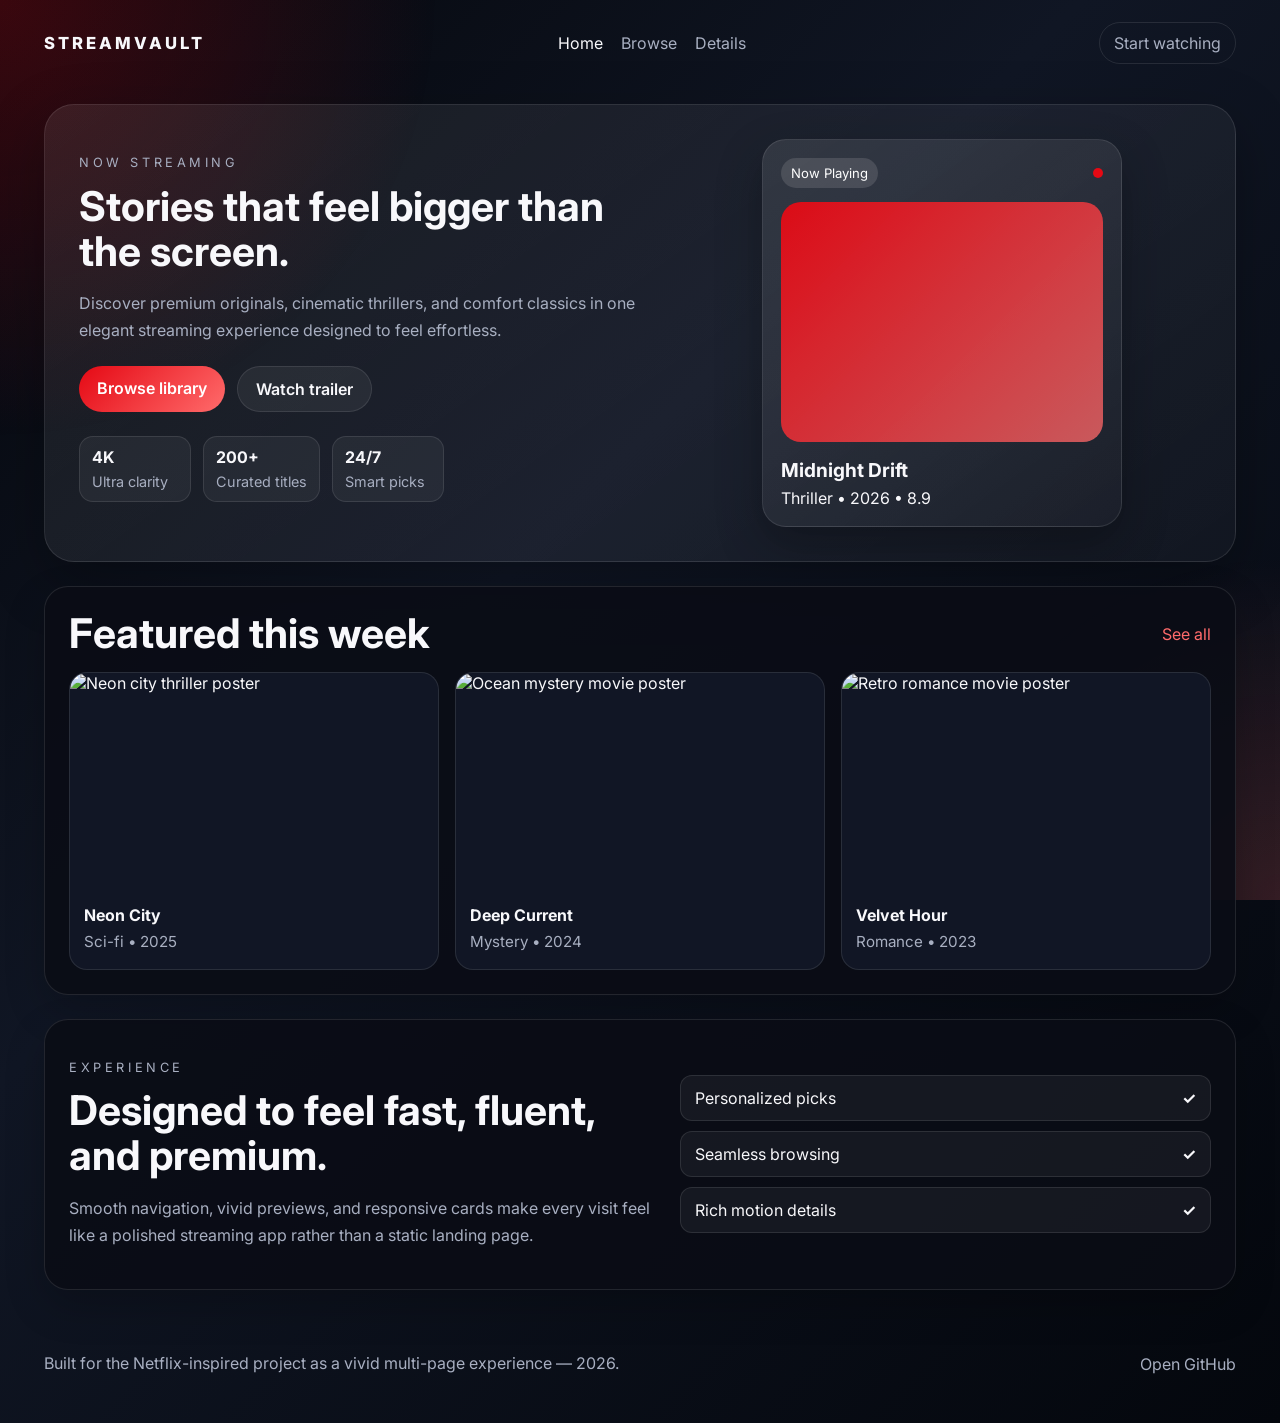
==== index.html @ 33dfc808 "Add streaming website landing and browse pages" ====
<!DOCTYPE html>
<html lang="en">
  <head>
    <meta charset="UTF-8" />
    <meta name="viewport" content="width=device-width, initial-scale=1.0" />
    <title>StreamVault | Home</title>
    <meta
      name="description"
      content="A cinematic streaming website experience built for a Netflix-inspired app project."
    />
    <link rel="preconnect" href="https://fonts.googleapis.com" />
    <link rel="preconnect" href="https://fonts.gstatic.com" crossorigin />
    <link
      href="https://fonts.googleapis.com/css2?family=Inter:wght@400;500;600;700;800&display=swap"
      rel="stylesheet"
    />
    <link rel="stylesheet" href="styles.css" />
  </head>
  <body>
    <div class="site-bg"></div>

    <header class="site-header">
      <a class="brand" href="index.html">StreamVault</a>
      <nav class="main-nav" aria-label="Primary navigation">
        <a class="active" href="index.html">Home</a>
        <a href="browse.html">Browse</a>
        <a href="details.html">Details</a>
      </nav>
      <a class="ghost-link" href="browse.html">Start watching</a>
    </header>

    <main class="page-shell">
      <section class="hero-panel">
        <div class="hero-copy">
          <p class="eyebrow">Now streaming</p>
          <h1>Stories that feel bigger than the screen.</h1>
          <p>
            Discover premium originals, cinematic thrillers, and comfort classics in one elegant
            streaming experience designed to feel effortless.
          </p>
          <div class="hero-actions">
            <a class="btn btn-primary" href="browse.html">Browse library</a>
            <a class="btn btn-secondary" href="details.html">Watch trailer</a>
          </div>
          <div class="hero-meta">
            <div>
              <strong>4K</strong>
              <span>Ultra clarity</span>
            </div>
            <div>
              <strong>200+</strong>
              <span>Curated titles</span>
            </div>
            <div>
              <strong>24/7</strong>
              <span>Smart picks</span>
            </div>
          </div>
        </div>

        <div class="hero-visual" aria-hidden="true">
          <div class="player-card">
            <div class="player-top">
              <span class="pill">Now Playing</span>
              <span class="dot"></span>
            </div>
            <div class="player-poster"></div>
            <div class="player-info">
              <h2>Midnight Drift</h2>
              <p>Thriller • 2026 • 8.9</p>
            </div>
          </div>
        </div>
      </section>

      <section class="content-section">
        <div class="section-heading">
          <h2>Featured this week</h2>
          <a href="browse.html">See all</a>
        </div>
        <div class="card-row">
          <article class="movie-card">
            <img src="https://images.unsplash.com/photo-1517602302552-471fe67acf66?auto=format&fit=crop&w=900&q=80" alt="Neon city thriller poster" />
            <div class="card-info">
              <h3>Neon City</h3>
              <p>Sci-fi • 2025</p>
            </div>
          </article>
          <article class="movie-card">
            <img src="https://images.unsplash.com/photo-1516280440614-37939bbacd81?auto=format&fit=crop&w=900&q=80" alt="Ocean mystery movie poster" />
            <div class="card-info">
              <h3>Deep Current</h3>
              <p>Mystery • 2024</p>
            </div>
          </article>
          <article class="movie-card">
            <img src="https://images.unsplash.com/photo-1513106580091-1d82408b8cd6?auto=format&fit=crop&w=900&q=80" alt="Retro romance movie poster" />
            <div class="card-info">
              <h3>Velvet Hour</h3>
              <p>Romance • 2023</p>
            </div>
          </article>
        </div>
      </section>

      <section class="content-section split-panel">
        <div>
          <p class="eyebrow">Experience</p>
          <h2>Designed to feel fast, fluent, and premium.</h2>
          <p>
            Smooth navigation, vivid previews, and responsive cards make every visit feel like a
            polished streaming app rather than a static landing page.
          </p>
        </div>
        <div class="stack-list">
          <div><span>Personalized picks</span><strong>✓</strong></div>
          <div><span>Seamless browsing</span><strong>✓</strong></div>
          <div><span>Rich motion details</span><strong>✓</strong></div>
        </div>
      </section>
    </main>

    <footer class="site-footer">
      <p>Built for the Netflix-inspired project as a vivid multi-page experience.</p>
      <a href="https://github.com/Xzibit999/Netflix-app" target="_blank" rel="noreferrer">Open GitHub</a>
    </footer>

    <script src="script.js"></script>
  </body>
</html>
---- styles.css ----
:root {
  color-scheme: dark;
  --bg: #04070d;
  --surface: rgba(10, 13, 22, 0.9);
  --surface-2: rgba(18, 24, 38, 0.95);
  --text: #f8f8fb;
  --muted: #a8afc1;
  --accent: #e50914;
  --accent-2: #ff6b6b;
  --border: rgba(255, 255, 255, 0.1);
}

* {
  box-sizing: border-box;
}

body {
  margin: 0;
  font-family: 'Inter', sans-serif;
  color: var(--text);
  background: linear-gradient(135deg, #05070c 0%, #101624 40%, #04070d 100%);
  min-height: 100vh;
  position: relative;
}

.site-bg {
  position: fixed;
  inset: 0;
  background:
    radial-gradient(circle at top left, rgba(229, 9, 20, 0.24), transparent 28%),
    radial-gradient(circle at bottom right, rgba(255, 107, 107, 0.18), transparent 22%);
  pointer-events: none;
}

.site-header,
.page-shell,
.site-footer {
  position: relative;
  z-index: 1;
}

.site-header {
  max-width: 1240px;
  margin: 0 auto;
  padding: 22px 24px 0;
  display: flex;
  justify-content: space-between;
  align-items: center;
  gap: 16px;
}

.brand {
  color: var(--text);
  text-decoration: none;
  font-size: 1.04rem;
  font-weight: 800;
  letter-spacing: 0.18em;
  text-transform: uppercase;
}

.main-nav {
  display: flex;
  gap: 18px;
}

.main-nav a,
.ghost-link,
.site-footer a {
  color: var(--muted);
  text-decoration: none;
  transition: color 180ms ease;
}

.main-nav a:hover,
.ghost-link:hover,
.site-footer a:hover {
  color: var(--text);
}

.main-nav a.active {
  color: var(--text);
}

.ghost-link {
  padding: 10px 14px;
  border: 1px solid var(--border);
  border-radius: 999px;
}

.page-shell {
  max-width: 1240px;
  margin: 0 auto;
  padding: 24px 24px 44px;
}

.hero-panel {
  display: grid;
  grid-template-columns: 1.05fr 0.95fr;
  gap: 30px;
  padding: 34px;
  border-radius: 30px;
  border: 1px solid var(--border);
  background: linear-gradient(145deg, rgba(255,255,255,0.08), rgba(255,255,255,0.03));
  box-shadow: 0 20px 60px rgba(0, 0, 0, 0.28);
  margin-top: 16px;
  animation: fadeUp 600ms ease both;
}

.eyebrow {
  text-transform: uppercase;
  letter-spacing: 0.28em;
  color: var(--accent-2);
  font-size: 0.8rem;
  margin-bottom: 10px;
}

.hero-copy h1,
.content-section h2,
.split-panel h2 {
  margin: 0 0 12px;
  font-size: clamp(1.8rem, 3.2vw, 2.8rem);
  line-height: 1.1;
}

.hero-copy p,
.content-section p,
.site-footer p {
  color: var(--muted);
  line-height: 1.7;
}

.hero-actions {
  display: flex;
  gap: 12px;
  flex-wrap: wrap;
  margin: 22px 0 24px;
}

.btn {
  display: inline-block;
  padding: 12px 18px;
  border-radius: 999px;
  font-weight: 600;
  text-decoration: none;
  transition: transform 180ms ease, background 180ms ease;
}

.btn:hover {
  transform: translateY(-2px);
}

.btn-primary {
  background: linear-gradient(135deg, var(--accent), var(--accent-2));
  color: white;
}

.btn-secondary {
  background: rgba(255, 255, 255, 0.06);
  color: var(--text);
  border: 1px solid var(--border);
}

.hero-meta {
  display: flex;
  flex-wrap: wrap;
  gap: 12px;
}

.hero-meta div {
  min-width: 112px;
  padding: 10px 12px;
  border-radius: 14px;
  background: rgba(255, 255, 255, 0.05);
  border: 1px solid var(--border);
}

.hero-meta strong {
  display: block;
  margin-bottom: 4px;
}

.hero-meta span {
  color: var(--muted);
  font-size: 0.9rem;
}

.hero-visual {
  display: flex;
  justify-content: center;
  align-items: center;
}

.player-card {
  width: min(100%, 360px);
  padding: 18px;
  border-radius: 24px;
  background: linear-gradient(145deg, rgba(255,255,255,0.1), rgba(255,255,255,0.03));
  border: 1px solid var(--border);
  box-shadow: 0 18px 46px rgba(0, 0, 0, 0.28);
}

.player-top {
  display: flex;
  justify-content: space-between;
  align-items: center;
  margin-bottom: 14px;
}

.pill {
  background: rgba(255,255,255,0.12);
  padding: 7px 10px;
  border-radius: 999px;
  font-size: 0.82rem;
  color: white;
}

.dot {
  width: 10px;
  height: 10px;
  border-radius: 50%;
  background: var(--accent);
}

.player-poster {
  height: 240px;
  border-radius: 20px;
  background:
    linear-gradient(135deg, rgba(229, 9, 20, 0.95), rgba(255, 107, 107, 0.76)),
    url('https://images.unsplash.com/photo-1517602302552-471fe67acf66?auto=format&fit=crop&w=900&q=80') center/cover;
  margin-bottom: 16px;
  animation: float 4s ease-in-out infinite;
}

.player-info h2 {
  margin: 0 0 6px;
  font-size: 1.2rem;
}

.player-info p {
  margin: 0;
}

.content-section {
  margin-top: 24px;
  padding: 24px;
  border-radius: 24px;
  background: var(--surface);
  border: 1px solid var(--border);
  box-shadow: 0 16px 40px rgba(0, 0, 0, 0.2);
  animation: fadeUp 700ms ease both;
}

.section-heading {
  display: flex;
  justify-content: space-between;
  align-items: center;
  margin-bottom: 16px;
}

.section-heading h2 {
  margin: 0;
}

.section-heading a {
  color: var(--accent-2);
  text-decoration: none;
}

.card-row {
  display: grid;
  grid-template-columns: repeat(3, minmax(0, 1fr));
  gap: 16px;
}

.movie-card {
  overflow: hidden;
  border-radius: 18px;
  border: 1px solid var(--border);
  background: var(--surface-2);
  transition: transform 180ms ease, box-shadow 180ms ease;
}

.movie-card:hover {
  transform: translateY(-6px);
  box-shadow: 0 16px 38px rgba(0, 0, 0, 0.24);
}

.movie-card img {
  width: 100%;
  height: 220px;
  object-fit: cover;
  display: block;
}

.card-info {
  padding: 12px 14px 14px;
}

.card-info h3 {
  margin: 0 0 4px;
  font-size: 1rem;
}

.card-info p {
  margin: 0;
  color: var(--muted);
  font-size: 0.95rem;
}

.split-panel {
  display: grid;
  grid-template-columns: 1.05fr 0.95fr;
  gap: 24px;
  align-items: center;
}

.stack-list {
  display: grid;
  gap: 10px;
}

.stack-list div {
  display: flex;
  justify-content: space-between;
  align-items: center;
  padding: 12px 14px;
  border-radius: 12px;
  background: rgba(255, 255, 255, 0.05);
  border: 1px solid var(--border);
}

.site-footer {
  max-width: 1240px;
  margin: 0 auto;
  padding: 0 24px 30px;
  display: flex;
  justify-content: space-between;
  align-items: center;
  color: var(--muted);
}

.page-intro {
  margin-bottom: 18px;
}

.page-intro p {
  max-width: 720px;
}

.filter-bar {
  display: flex;
  flex-wrap: wrap;
  gap: 10px;
  margin: 18px 0 22px;
}

.filter-pill {
  padding: 9px 12px;
  border-radius: 999px;
  border: 1px solid var(--border);
  background: rgba(255,255,255,0.04);
  color: var(--text);
  cursor: pointer;
}

.filter-pill.active {
  background: linear-gradient(135deg, var(--accent), var(--accent-2));
  border-color: transparent;
}

.movie-grid {
  display: grid;
  grid-template-columns: repeat(3, minmax(0, 1fr));
  gap: 16px;
}

.details-layout {
  display: grid;
  grid-template-columns: 0.95fr 1.05fr;
  gap: 22px;
}

.details-hero {
  border-radius: 24px;
  overflow: hidden;
  border: 1px solid var(--border);
  background: var(--surface-2);
}

.details-hero img {
  width: 100%;
  height: 360px;
  object-fit: cover;
  display: block;
}

.details-body {
  display: grid;
  gap: 16px;
}

.meta-row {
  display: flex;
  flex-wrap: wrap;
  gap: 10px;
}

.meta-chip {
  padding: 8px 10px;
  border-radius: 999px;
  background: rgba(255,255,255,0.05);
  border: 1px solid var(--border);
  color: var(--muted);
  font-size: 0.9rem;
}

.cast-list {
  display: grid;
  gap: 10px;
}

.cast-list div {
  padding: 10px 12px;
  border-radius: 12px;
  background: rgba(255,255,255,0.05);
  border: 1px solid var(--border);
}

@keyframes fadeUp {
  from {
    opacity: 0;
    transform: translateY(10px);
  }
  to {
    opacity: 1;
    transform: translateY(0);
  }
}

@keyframes float {
  0%,
  100% {
    transform: translateY(0px);
  }
  50% {
    transform: translateY(-6px);
  }
}

@media (max-width: 920px) {
  .hero-panel,
  .split-panel,
  .details-layout {
    grid-template-columns: 1fr;
  }

  .card-row,
  .movie-grid {
    grid-template-columns: repeat(2, minmax(0, 1fr));
  }
}

@media (max-width: 680px) {
  .site-header,
  .page-shell,
  .site-footer {
    padding-left: 16px;
    padding-right: 16px;
  }

  .site-header {
    flex-wrap: wrap;
  }

  .hero-panel,
  .content-section {
    padding: 18px;
  }

  .card-row,
  .movie-grid {
    grid-template-columns: 1fr;
  }
}
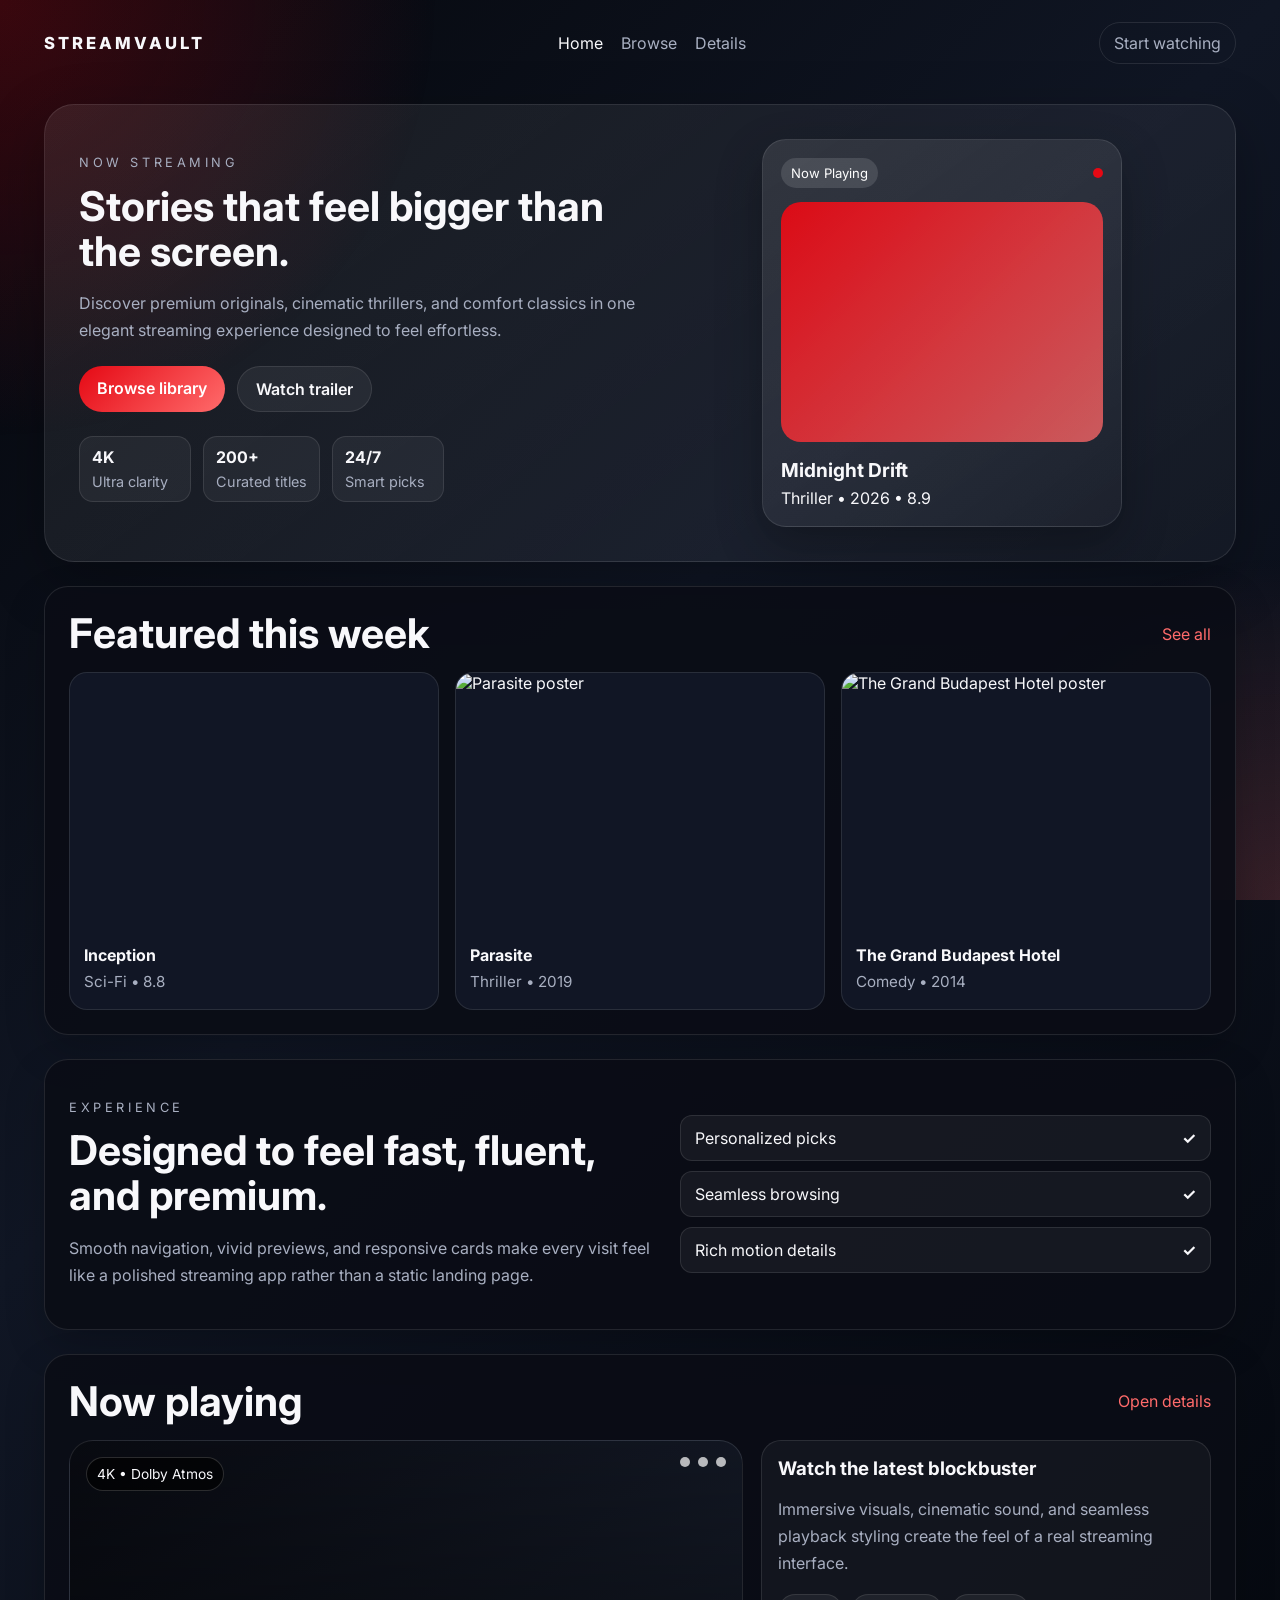
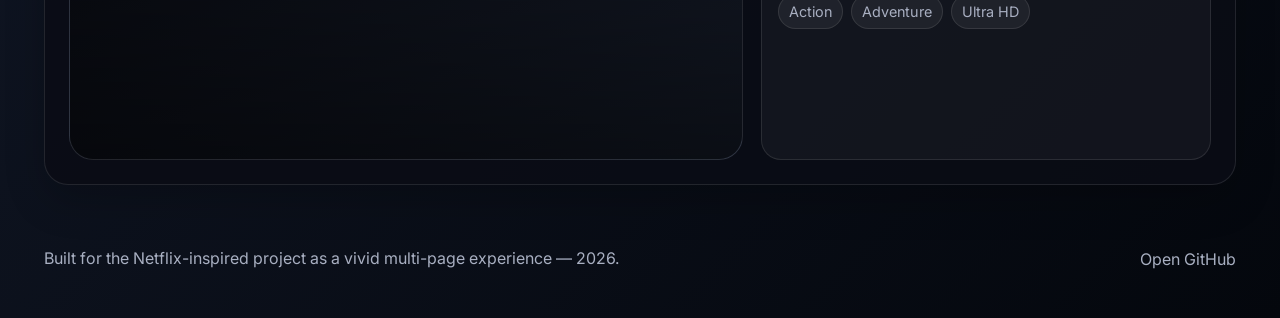
==== commit 1c560862: "Enhance streaming UI with detailed poster experience" ====
--- a/index.html
+++ b/index.html
@@ -34,7 +34,7 @@
         <div class="hero-copy">
           <p class="eyebrow">Now streaming</p>
           <h1>Stories that feel bigger than the screen.</h1>
-          <p>
+          <p class="hero-text">
             Discover premium originals, cinematic thrillers, and comfort classics in one elegant
             streaming experience designed to feel effortless.
           </p>
@@ -79,25 +79,25 @@
           <a href="browse.html">See all</a>
         </div>
         <div class="card-row">
-          <article class="movie-card">
-            <img src="https://images.unsplash.com/photo-1517602302552-471fe67acf66?auto=format&fit=crop&w=900&q=80" alt="Neon city thriller poster" />
+          <article class="movie-card" data-category="sci-fi">
+            <img src="https://image.tmdb.org/t/p/w500/oXUWEcUiONHk2MjM2r4dFJQK8ea.jpg" alt="Inception poster" loading="lazy" />
             <div class="card-info">
-              <h3>Neon City</h3>
-              <p>Sci-fi • 2025</p>
+              <h3>Inception</h3>
+              <p>Sci-Fi • 2010</p>
             </div>
           </article>
-          <article class="movie-card">
-            <img src="https://images.unsplash.com/photo-1516280440614-37939bbacd81?auto=format&fit=crop&w=900&q=80" alt="Ocean mystery movie poster" />
+          <article class="movie-card" data-category="thriller">
+            <img src="https://image.tmdb.org/t/p/w500/7IiTTgloJzvGI1TAYymCfbfl3vT.jpg" alt="Parasite poster" loading="lazy" />
             <div class="card-info">
-              <h3>Deep Current</h3>
-              <p>Mystery • 2024</p>
+              <h3>Parasite</h3>
+              <p>Thriller • 2019</p>
             </div>
           </article>
-          <article class="movie-card">
-            <img src="https://images.unsplash.com/photo-1513106580091-1d82408b8cd6?auto=format&fit=crop&w=900&q=80" alt="Retro romance movie poster" />
+          <article class="movie-card" data-category="comedy">
+            <img src="https://image.tmdb.org/t/p/w500/eWdyYQreja6JGCzqHWXpWdlRpp.jpg" alt="The Grand Budapest Hotel poster" loading="lazy" />
             <div class="card-info">
-              <h3>Velvet Hour</h3>
-              <p>Romance • 2023</p>
+              <h3>The Grand Budapest Hotel</h3>
+              <p>Comedy • 2014</p>
             </div>
           </article>
         </div>
@@ -118,6 +118,35 @@
           <div><span>Rich motion details</span><strong>✓</strong></div>
         </div>
       </section>
+
+      <section class="content-section video-section">
+        <div class="section-heading">
+          <h2>Now playing</h2>
+          <a href="details.html">Open details</a>
+        </div>
+        <div class="video-shell">
+          <div class="video-player">
+            <div class="video-overlay">
+              <div class="video-badge">4K • Dolby Atmos</div>
+              <div class="video-controls">
+                <span class="control-dot"></span>
+                <span class="control-dot"></span>
+                <span class="control-dot"></span>
+              </div>
+            </div>
+            <div class="video-poster"></div>
+          </div>
+          <div class="video-side-panel">
+            <h3>Watch the latest blockbuster</h3>
+            <p>Immersive visuals, cinematic sound, and seamless playback styling create the feel of a real streaming interface.</p>
+            <div class="video-tags">
+              <span>Action</span>
+              <span>Adventure</span>
+              <span>Ultra HD</span>
+            </div>
+          </div>
+        </div>
+      </section>
     </main>
 
     <footer class="site-footer">
@@ -125,6 +154,7 @@
       <a href="https://github.com/Xzibit999/Netflix-app" target="_blank" rel="noreferrer">Open GitHub</a>
     </footer>
 
+    <script src="api.js"></script>
     <script src="script.js"></script>
   </body>
 </html>
--- a/styles.css
+++ b/styles.css
@@ -277,23 +277,49 @@
   border-radius: 18px;
   border: 1px solid var(--border);
   background: var(--surface-2);
-  transition: transform 180ms ease, box-shadow 180ms ease;
+  transition: transform 220ms cubic-bezier(.2,.8,.2,1), box-shadow 220ms ease, border-color 220ms ease;
+  position: relative;
+  isolation: isolate;
+}
+
+.movie-card::before {
+  content: '';
+  position: absolute;
+  inset: 0;
+  background: linear-gradient(180deg, transparent 0%, rgba(0,0,0,0.24) 100%);
+  opacity: 0;
+  transition: opacity 220ms ease;
+  z-index: 1;
+  pointer-events: none;
 }
 
 .movie-card:hover {
-  transform: translateY(-6px);
-  box-shadow: 0 16px 38px rgba(0, 0, 0, 0.24);
+  transform: translateY(-8px) scale(1.01);
+  box-shadow: 0 18px 42px rgba(0, 0, 0, 0.3);
+  border-color: rgba(255,255,255,0.22);
+}
+
+.movie-card:hover::before {
+  opacity: 1;
 }
 
 .movie-card img {
   width: 100%;
-  height: 220px;
+  height: 260px;
   object-fit: cover;
   display: block;
+  transition: transform 260ms ease, filter 260ms ease;
+}
+
+.movie-card:hover img {
+  transform: scale(1.04);
+  filter: saturate(1.12) contrast(1.04);
 }
 
 .card-info {
   padding: 12px 14px 14px;
+  position: relative;
+  z-index: 2;
 }
 
 .card-info h3 {
@@ -339,6 +365,92 @@
   color: var(--muted);
 }
 
+.video-section {
+  margin-top: 24px;
+}
+
+.video-shell {
+  display: grid;
+  grid-template-columns: 1.2fr 0.8fr;
+  gap: 18px;
+}
+
+.video-player {
+  position: relative;
+  min-height: 320px;
+  border-radius: 24px;
+  overflow: hidden;
+  border: 1px solid var(--border);
+  background: linear-gradient(135deg, #090b12, #181f2e);
+}
+
+.video-poster {
+  position: absolute;
+  inset: 0;
+  background:
+    linear-gradient(180deg, rgba(0,0,0,0.1), rgba(0,0,0,0.55)),
+    url('https://images.unsplash.com/photo-1489599849927-2ee91cede3ba?auto=format&fit=crop&w=1400&q=80') center/cover;
+  animation: zoomPan 12s ease-in-out infinite alternate;
+}
+
+.video-overlay {
+  position: absolute;
+  inset: 0;
+  display: flex;
+  justify-content: space-between;
+  align-items: flex-start;
+  padding: 16px;
+  z-index: 2;
+}
+
+.video-badge {
+  padding: 8px 10px;
+  border-radius: 999px;
+  background: rgba(0,0,0,0.65);
+  border: 1px solid rgba(255,255,255,0.16);
+  font-size: 0.86rem;
+}
+
+.video-controls {
+  display: flex;
+  gap: 8px;
+}
+
+.control-dot {
+  width: 10px;
+  height: 10px;
+  border-radius: 999px;
+  background: rgba(255,255,255,0.7);
+}
+
+.video-side-panel {
+  padding: 16px;
+  border-radius: 20px;
+  background: rgba(255,255,255,0.04);
+  border: 1px solid var(--border);
+}
+
+.video-side-panel h3 {
+  margin-top: 0;
+  margin-bottom: 8px;
+}
+
+.video-tags {
+  display: flex;
+  flex-wrap: wrap;
+  gap: 8px;
+  margin-top: 14px;
+}
+
+.video-tags span {
+  padding: 8px 10px;
+  border-radius: 999px;
+  background: rgba(255,255,255,0.06);
+  border: 1px solid var(--border);
+  color: var(--muted);
+  font-size: 0.9rem;
+}
+
 .page-intro {
   margin-bottom: 18px;
 }
@@ -371,32 +483,70 @@
 .movie-grid {
   display: grid;
   grid-template-columns: repeat(3, minmax(0, 1fr));
-  gap: 16px;
+  gap: 18px;
 }
 
 .details-layout {
   display: grid;
   grid-template-columns: 0.95fr 1.05fr;
-  gap: 22px;
+  gap: 24px;
+  align-items: start;
 }
 
 .details-hero {
+  position: relative;
   border-radius: 24px;
   overflow: hidden;
   border: 1px solid var(--border);
   background: var(--surface-2);
+  box-shadow: 0 18px 42px rgba(0, 0, 0, 0.26);
 }
 
 .details-hero img {
   width: 100%;
-  height: 360px;
+  height: 440px;
   object-fit: cover;
   display: block;
+  filter: saturate(1.08) contrast(1.02);
+}
+
+.details-hero-overlay {
+  position: absolute;
+  inset: 0;
+  display: flex;
+  justify-content: space-between;
+  align-items: flex-end;
+  padding: 16px;
+  background: linear-gradient(180deg, transparent, rgba(0, 0, 0, 0.72));
 }
 
 .details-body {
   display: grid;
   gap: 16px;
+}
+
+.stats-row {
+  display: grid;
+  grid-template-columns: repeat(3, minmax(0, 1fr));
+  gap: 12px;
+}
+
+.stats-row div {
+  padding: 12px 14px;
+  border-radius: 14px;
+  background: rgba(255,255,255,0.05);
+  border: 1px solid var(--border);
+}
+
+.stats-row strong {
+  display: block;
+  font-size: 1.1rem;
+  margin-bottom: 4px;
+}
+
+.stats-row span {
+  color: var(--muted);
+  font-size: 0.9rem;
 }
 
 .meta-row {
@@ -447,10 +597,24 @@
   }
 }
 
+@keyframes zoomPan {
+  from {
+    transform: scale(1);
+  }
+  to {
+    transform: scale(1.08);
+  }
+}
+
 @media (max-width: 920px) {
   .hero-panel,
   .split-panel,
-  .details-layout {
+  .details-layout,
+  .video-shell {
+    grid-template-columns: 1fr;
+  }
+
+  .stats-row {
     grid-template-columns: 1fr;
   }
 
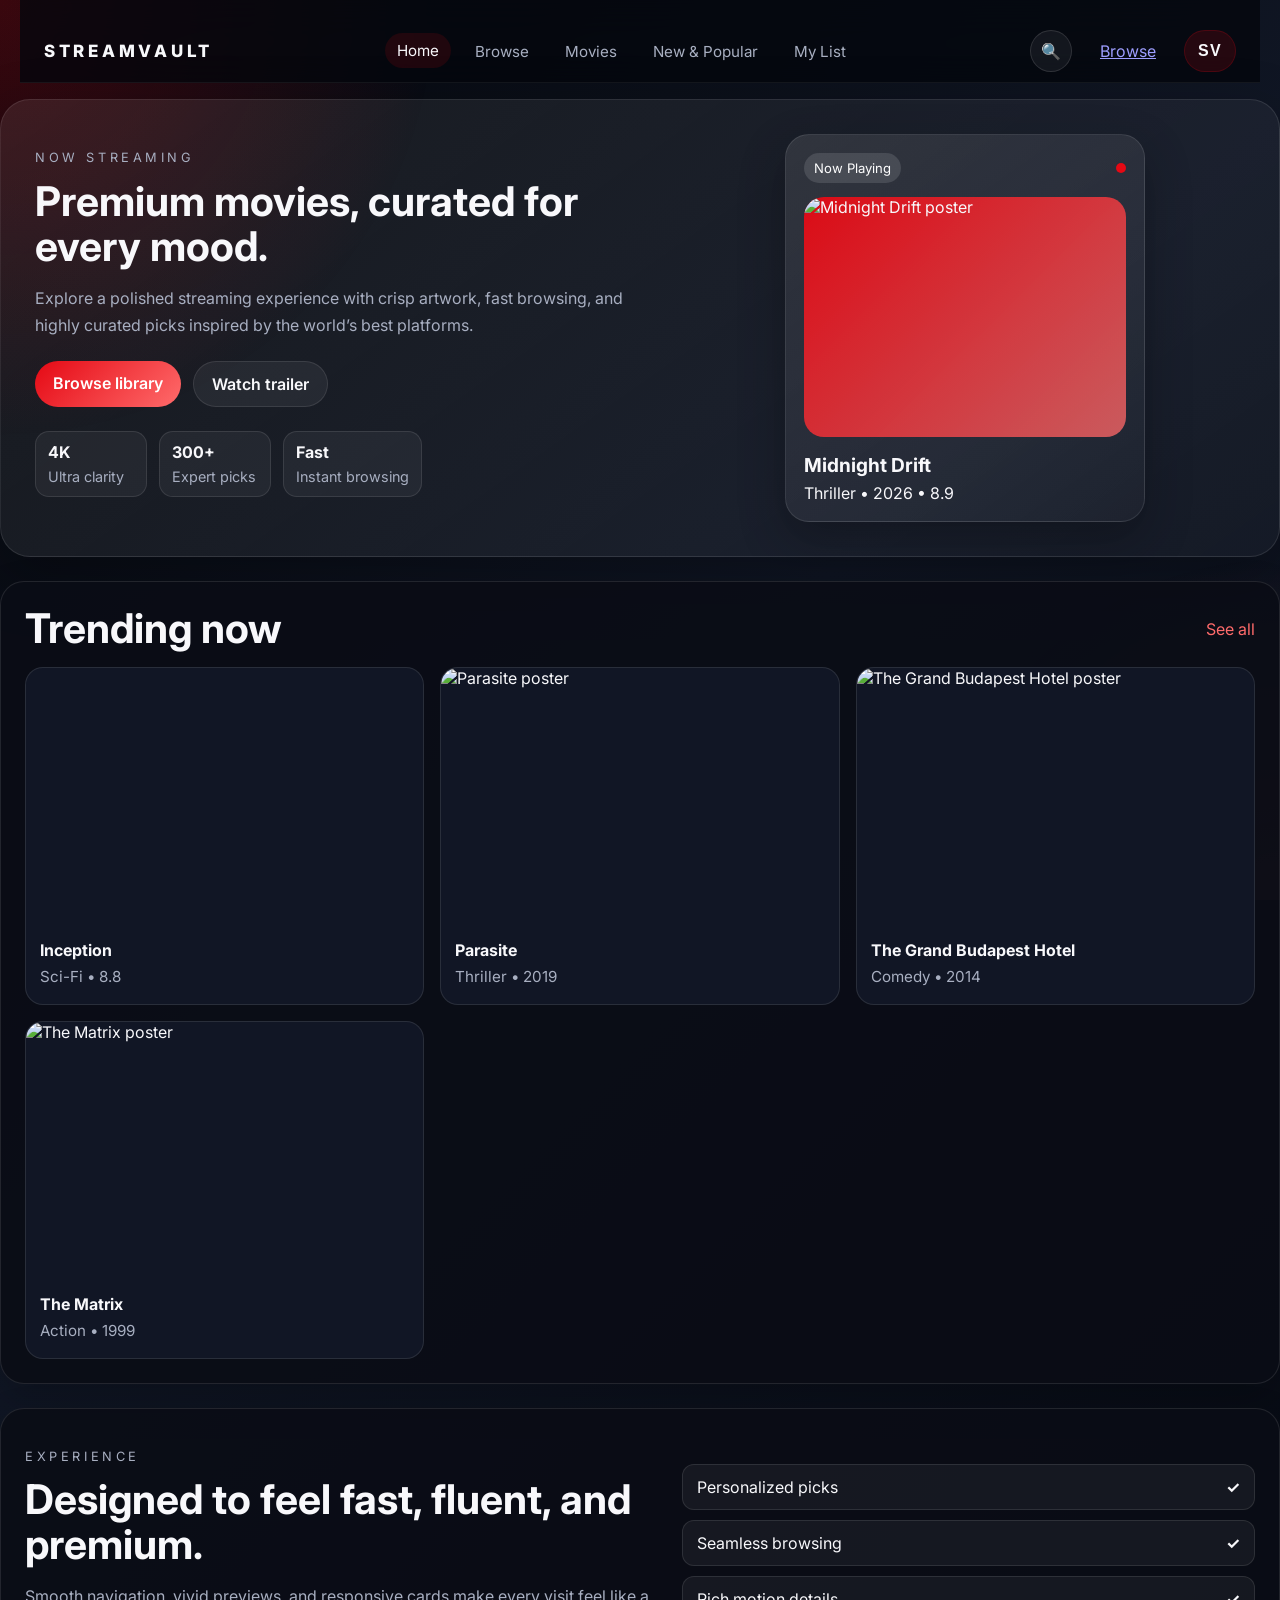
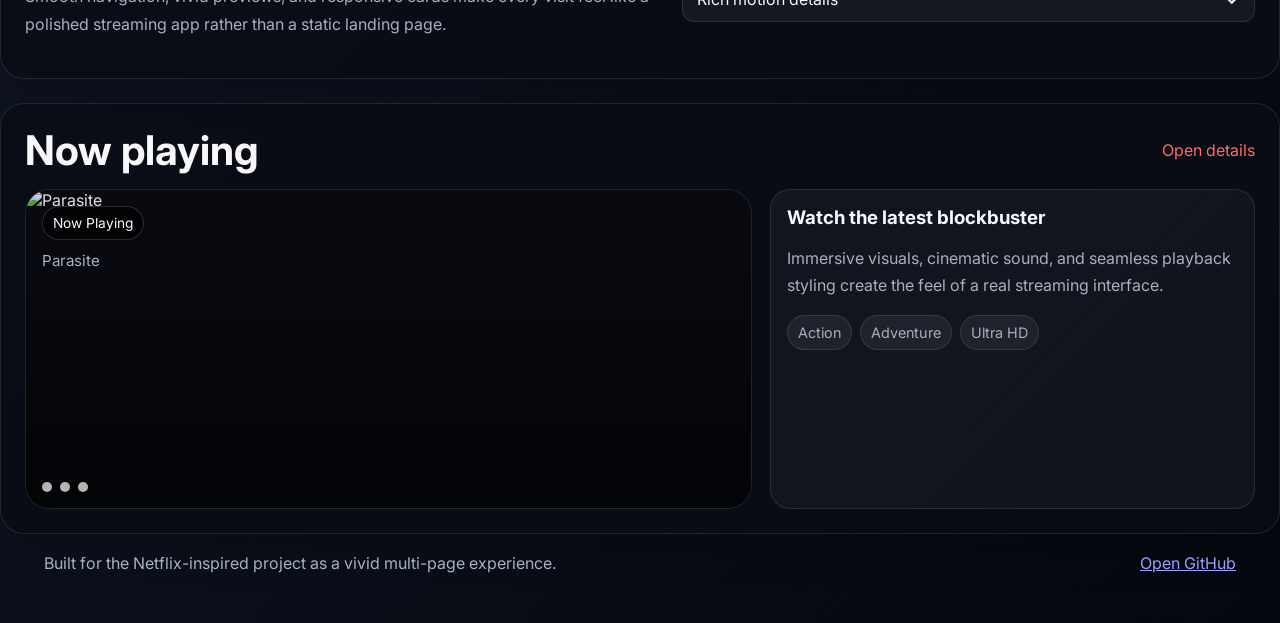
==== commit 07bca0ac: "Update: Remove Inception and Matrix from Now Playing carousel" ====
--- a/index.html
+++ b/index.html
@@ -24,19 +24,25 @@
       <nav class="main-nav" aria-label="Primary navigation">
         <a class="active" href="index.html">Home</a>
         <a href="browse.html">Browse</a>
-        <a href="details.html">Details</a>
+        <a href="details.html">Movies</a>
+        <a href="browse.html">New &amp; Popular</a>
+        <a href="index.html">My List</a>
       </nav>
-      <a class="ghost-link" href="browse.html">Start watching</a>
+      <div class="header-actions">
+        <button class="icon-btn" aria-label="Search">🔍</button>
+        <a class="ghost-link" href="browse.html">Browse</a>
+        <button class="icon-btn profile-btn" aria-label="Open profile"><span>SV</span></button>
+      </div>
     </header>
 
     <main class="page-shell">
       <section class="hero-panel">
         <div class="hero-copy">
           <p class="eyebrow">Now streaming</p>
-          <h1>Stories that feel bigger than the screen.</h1>
+          <h1>Premium movies, curated for every mood.</h1>
           <p class="hero-text">
-            Discover premium originals, cinematic thrillers, and comfort classics in one elegant
-            streaming experience designed to feel effortless.
+            Explore a polished streaming experience with crisp artwork, fast browsing, and
+            highly curated picks inspired by the world’s best platforms.
           </p>
           <div class="hero-actions">
             <a class="btn btn-primary" href="browse.html">Browse library</a>
@@ -48,12 +54,12 @@
               <span>Ultra clarity</span>
             </div>
             <div>
-              <strong>200+</strong>
-              <span>Curated titles</span>
+              <strong>300+</strong>
+              <span>Expert picks</span>
             </div>
             <div>
-              <strong>24/7</strong>
-              <span>Smart picks</span>
+              <strong>Fast</strong>
+              <span>Instant browsing</span>
             </div>
           </div>
         </div>
@@ -64,7 +70,9 @@
               <span class="pill">Now Playing</span>
               <span class="dot"></span>
             </div>
-            <div class="player-poster"></div>
+            <div class="player-poster">
+              <img src="https://images.unsplash.com/photo-1517602302552-471fe67acf66?auto=format&fit=crop&w=900&q=80" alt="Midnight Drift poster" loading="lazy" />
+            </div>
             <div class="player-info">
               <h2>Midnight Drift</h2>
               <p>Thriller • 2026 • 8.9</p>
@@ -75,7 +83,7 @@
 
       <section class="content-section">
         <div class="section-heading">
-          <h2>Featured this week</h2>
+          <h2>Trending now</h2>
           <a href="browse.html">See all</a>
         </div>
         <div class="card-row">
@@ -98,6 +106,13 @@
             <div class="card-info">
               <h3>The Grand Budapest Hotel</h3>
               <p>Comedy • 2014</p>
+            </div>
+          </article>
+          <article class="movie-card" data-category="action">
+            <img src="https://image.tmdb.org/t/p/w500/f89U3ADr1oiB1s9GkJBxknsMlUz.jpg" alt="The Matrix poster" loading="lazy" />
+            <div class="card-info">
+              <h3>The Matrix</h3>
+              <p>Action • 1999</p>
             </div>
           </article>
         </div>
@@ -125,21 +140,30 @@
           <a href="details.html">Open details</a>
         </div>
         <div class="video-shell">
-          <div class="video-player">
-            <div class="video-overlay">
-              <div class="video-badge">4K • Dolby Atmos</div>
-              <div class="video-controls">
-                <span class="control-dot"></span>
-                <span class="control-dot"></span>
-                <span class="control-dot"></span>
+          <div class="video-carousel-container">
+            <div class="video-carousel-track" id="carouselTrack">
+              <div class="carousel-slide">
+                <div class="video-player">
+                  <div class="video-overlay">
+                    <div>
+                      <div class="video-badge">Now Playing</div>
+                      <p class="video-label">Parasite</p>
+                    </div>
+                    <div class="video-controls">
+                      <span class="control-dot"></span>
+                      <span class="control-dot"></span>
+                      <span class="control-dot"></span>
+                    </div>
+                  </div>
+                  <img class="video-poster" src="https://image.tmdb.org/t/p/w780/7IiTTgloJzvGI1TAYymCfbfl3vT.jpg" alt="Parasite" />
+                </div>
               </div>
             </div>
-            <div class="video-poster"></div>
           </div>
           <div class="video-side-panel">
-            <h3>Watch the latest blockbuster</h3>
-            <p>Immersive visuals, cinematic sound, and seamless playback styling create the feel of a real streaming interface.</p>
-            <div class="video-tags">
+            <h3 id="carouselTitle">Watch the latest blockbuster</h3>
+            <p id="carouselDesc">Immersive visuals, cinematic sound, and seamless playback styling create the feel of a real streaming interface.</p>
+            <div class="video-tags" id="carouselTags">
               <span>Action</span>
               <span>Adventure</span>
               <span>Ultra HD</span>
--- a/styles.css
+++ b/styles.css
@@ -42,47 +42,89 @@
 .site-header {
   max-width: 1240px;
   margin: 0 auto;
-  padding: 22px 24px 0;
+  padding: 20px 24px 0;
   display: flex;
   justify-content: space-between;
   align-items: center;
   gap: 16px;
+  background: rgba(4, 7, 13, 0.78);
+  backdrop-filter: blur(18px);
+  border-bottom: 1px solid rgba(255, 255, 255, 0.06);
+  flex-wrap: wrap;
 }
 
 .brand {
   color: var(--text);
   text-decoration: none;
-  font-size: 1.04rem;
+  font-size: 1.06rem;
   font-weight: 800;
-  letter-spacing: 0.18em;
+  letter-spacing: 0.22em;
   text-transform: uppercase;
 }
 
 .main-nav {
   display: flex;
-  gap: 18px;
-}
-
-.main-nav a,
-.ghost-link,
-.site-footer a {
+  flex-wrap: wrap;
+  gap: 12px;
+  align-items: center;
+  margin: 10px 0;
+}
+
+.main-nav a {
   color: var(--muted);
   text-decoration: none;
-  transition: color 180ms ease;
+  font-size: 0.95rem;
+  padding: 8px 12px;
+  border-radius: 999px;
+  transition: background 180ms ease, color 180ms ease, transform 180ms ease;
 }
 
 .main-nav a:hover,
-.ghost-link:hover,
-.site-footer a:hover {
-  color: var(--text);
-}
-
 .main-nav a.active {
   color: var(--text);
-}
-
-.ghost-link {
-  padding: 10px 14px;
+  background: rgba(229, 9, 20, 0.12);
+  transform: translateY(-1px);
+}
+
+.header-actions {
+  display: flex;
+  align-items: center;
+  gap: 12px;
+  margin: 10px 0;
+}
+
+.icon-btn {
+  display: inline-flex;
+  align-items: center;
+  justify-content: center;
+  width: 42px;
+  height: 42px;
+  padding: 0;
+  border-radius: 999px;
+  background: rgba(255, 255, 255, 0.06);
+  border: 1px solid rgba(255, 255, 255, 0.12);
+  color: var(--text);
+  cursor: pointer;
+  font-size: 1rem;
+}
+
+.icon-btn:hover {
+  background: rgba(255, 255, 255, 0.1);
+}
+
+.profile-btn {
+  min-width: 52px;
+  padding: 0 14px;
+  font-weight: 700;
+  letter-spacing: 0.08em;
+  background: rgba(229, 9, 20, 0.14);
+  border-color: rgba(229, 9, 20, 0.2);
+}
+
+.header-actions .ghost-link {
+  padding: 10px 16px;
+}
+
   border: 1px solid var(--border);
   border-radius: 999px;
 }
@@ -197,6 +239,22 @@
   background: linear-gradient(145deg, rgba(255,255,255,0.1), rgba(255,255,255,0.03));
   border: 1px solid var(--border);
   box-shadow: 0 18px 46px rgba(0, 0, 0, 0.28);
+}
+
+.player-poster {
+  width: 100%;
+  height: 240px;
+  margin-bottom: 16px;
+  border-radius: 20px;
+  overflow: hidden;
+  background: rgba(0, 0, 0, 0.1);
+}
+
+.player-poster img {
+  width: 100%;
+  height: 100%;
+  object-fit: cover;
+  display: block;
 }
 
 .player-top {
@@ -311,6 +369,23 @@
   transition: transform 260ms ease, filter 260ms ease;
 }
 
+.movie-card .card-overlay {
+  position: absolute;
+  inset: 0;
+  display: flex;
+  flex-direction: column;
+  justify-content: flex-end;
+  padding: 16px;
+  background: linear-gradient(180deg, transparent 40%, rgba(0, 0, 0, 0.72) 100%);
+  opacity: 0;
+  transition: opacity 220ms ease;
+  z-index: 2;
+}
+
+.movie-card:hover .card-overlay {
+  opacity: 1;
+}
+
 .movie-card:hover img {
   transform: scale(1.04);
   filter: saturate(1.12) contrast(1.04);
@@ -373,6 +448,22 @@
   display: grid;
   grid-template-columns: 1.2fr 0.8fr;
   gap: 18px;
+}
+
+.video-carousel-container {
+  width: 100%;
+  overflow: hidden;
+  border-radius: 24px;
+}
+
+.video-carousel-track {
+  display: flex;
+  transition: transform 800ms cubic-bezier(0.4, 0, 0.2, 1);
+}
+
+.carousel-slide {
+  flex: 0 0 100%;
+  min-width: 100%;
 }
 
 .video-player {
@@ -381,16 +472,23 @@
   border-radius: 24px;
   overflow: hidden;
   border: 1px solid var(--border);
-  background: linear-gradient(135deg, #090b12, #181f2e);
+  background: #090b12;
 }
 
 .video-poster {
   position: absolute;
   inset: 0;
-  background:
-    linear-gradient(180deg, rgba(0,0,0,0.1), rgba(0,0,0,0.55)),
-    url('https://images.unsplash.com/photo-1489599849927-2ee91cede3ba?auto=format&fit=crop&w=1400&q=80') center/cover;
-  animation: zoomPan 12s ease-in-out infinite alternate;
+  width: 100%;
+  height: 100%;
+  object-fit: cover;
+}
+
+.video-player::before {
+  content: '';
+  position: absolute;
+  inset: 0;
+  background: linear-gradient(180deg, rgba(0,0,0,0.08), rgba(0,0,0,0.64));
+  z-index: 1;
 }
 
 .video-overlay {
@@ -457,6 +555,27 @@
 
 .page-intro p {
   max-width: 720px;
+}
+
+.search-bar {
+  display: flex;
+  gap: 12px;
+  margin: 14px 0 22px;
+}
+
+.search-bar input {
+  width: 100%;
+  min-width: 0;
+  padding: 14px 16px;
+  border-radius: 999px;
+  border: 1px solid rgba(255,255,255,0.12);
+  background: rgba(255,255,255,0.05);
+  color: var(--text);
+  outline: none;
+}
+
+.search-bar input::placeholder {
+  color: rgba(248,248,251,0.55);
 }
 
 .filter-bar {
@@ -514,10 +633,15 @@
   position: absolute;
   inset: 0;
   display: flex;
-  justify-content: space-between;
-  align-items: flex-end;
-  padding: 16px;
-  background: linear-gradient(180deg, transparent, rgba(0, 0, 0, 0.72));
+  flex-direction: column;
+  justify-content: flex-end;
+  gap: 16px;
+  padding: 24px;
+  background: linear-gradient(180deg, transparent 40%, rgba(0, 0, 0, 0.82) 100%);
+}
+
+.details-hero-overlay .hero-actions {
+  gap: 10px;
 }
 
 .details-body {
@@ -574,6 +698,71 @@
   border-radius: 12px;
   background: rgba(255,255,255,0.05);
   border: 1px solid var(--border);
+}
+
+.video-overlay {
+  position: absolute;
+  inset: 0;
+  display: flex;
+  flex-direction: column;
+  justify-content: space-between;
+  align-items: flex-start;
+  padding: 16px;
+  z-index: 2;
+}
+
+.video-badge {
+  padding: 8px 10px;
+  border-radius: 999px;
+  background: rgba(0,0,0,0.65);
+  border: 1px solid rgba(255,255,255,0.16);
+  font-size: 0.86rem;
+}
+
+.video-label {
+  margin-top: 8px;
+  font-size: 0.95rem;
+  color: var(--text);
+}
+
+.video-controls {
+  display: flex;
+  gap: 8px;
+}
+
+.control-dot {
+  width: 10px;
+  height: 10px;
+  border-radius: 999px;
+  background: rgba(255,255,255,0.7);
+}
+
+.video-side-panel {
+  padding: 16px;
+  border-radius: 20px;
+  background: rgba(255,255,255,0.04);
+  border: 1px solid var(--border);
+}
+
+.video-side-panel h3 {
+  margin-top: 0;
+  margin-bottom: 8px;
+}
+
+.video-tags {
+  display: flex;
+  flex-wrap: wrap;
+  gap: 8px;
+  margin-top: 14px;
+}
+
+.video-tags span {
+  padding: 8px 10px;
+  border-radius: 999px;
+  background: rgba(255,255,255,0.06);
+  border: 1px solid var(--border);
+  color: var(--muted);
+  font-size: 0.9rem;
 }
 
 @keyframes fadeUp {
